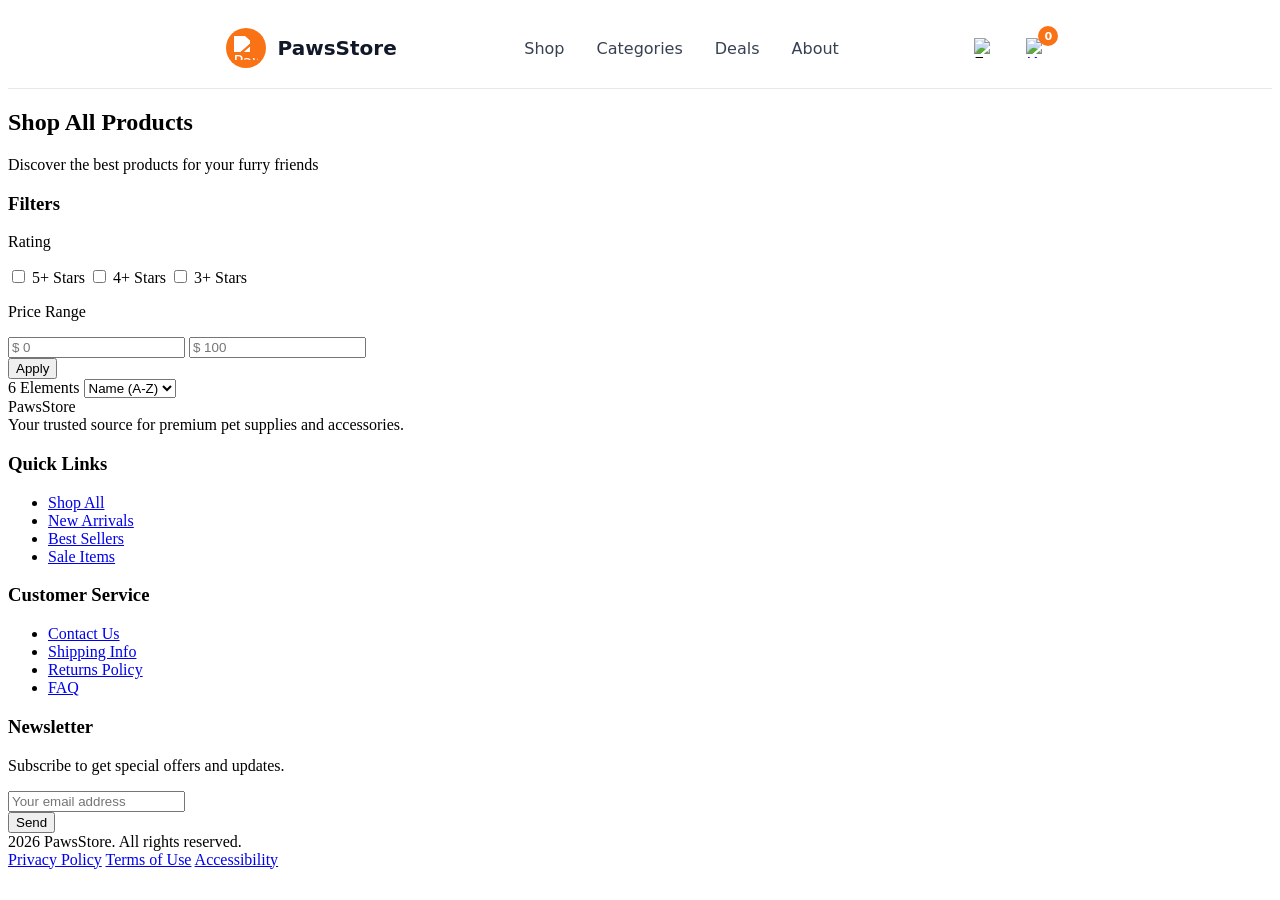
==== frontend/index.html @ a14ce551 "add footer" ====
<!DOCTYPE html>
<html lang="ru">

<head>
  <meta charset="UTF-8">
  <title>PawsStore</title>


  <link rel="stylesheet" href="./css/header.css">
  <link rel="stylesheet" href="./css/main.css">
  <link rel="stylesheet" href="./css/footer.css">
</head>

<body>

  <header class="header">
    <a href="./index.html" class="logo">
      <div class="logo-icon">
        <img src="svg/paw.svg" alt="PawsStore">
      </div>
      <span class="logo-text">PawsStore</span>
    </a>

    <nav>
      <a href="#">Shop</a>
      <a href="#">Categories</a>
      <a href="#">Deals</a>
      <a href="#">About</a>
    </nav>

    <div class="actions">
      <button class="search-btn">
        <img src="svg/search.svg" alt="Поиск">
      </button>
      <div class="cart">
        <a href="./cart.html" class="cart__link">
          <img src="svg/cart.svg" alt="Корзина">
          <span class="cart__count">0</span>
        </a>
      </div>
    </div>
  </header>

  <section class="hero">
    <h1>Shop All Products</h1>
    <p>Discover the best products for your furry friends</p>
  </section>

  <main>
    <div class="filters-toolbar">
      <aside class="sidebar">
        <h3>Filters</h3>

        <p>Rating</p>

        <div class="rating-variants-list">

       <label class="rating-variant-label">
  <input type="checkbox" onchange="applyRating(5, this.checked)"> 5+ Stars
</label>

<label class="rating-variant-label">
  <input type="checkbox" onchange="applyRating(4, this.checked)"> 4+ Stars
</label>

<label class="rating-variant-label">
  <input type="checkbox" onchange="applyRating(3, this.checked)"> 3+ Stars
</label>
        </div>

        <p>Price Range</p>
        <div class="price-inputs">
          <input id="min" placeholder="$ 0">
          <input id="max" placeholder="$ 100">
        </div>
        <button onclick="applyPrice()">Apply</button>
      </aside>
    </div>

    <div class="content">
      <aside class="sorting-count-bar">
        <span class="shown-items-count">6 Elements</span>

        <select class="sorting-select" onchange="sortProducts(this.value)">
          <option value="az">Name (A-Z)</option>
          <option value="za">Name (Z-A)</option>
          <option value="price-asc">Price ↑</option>
          <option value="price-desc">Price ↓</option>
        </select>
      </aside>
      <div class="catalog"></div>
    </div>
  </main>

    <footer class="footer">
    <div class="footer-container">
      
      <div class="footer-grid">
        
        
        <div class="footer-brand">
          <div class="brand-name">
            <i class="fas fa-paw"></i>
            <span>PawsStore</span>
          </div>
          <div class="brand-tagline">
            Your trusted source for premium pet supplies and accessories.
          </div>
        </div>

      
        <div>
          <h3 class="footer-heading">Quick Links</h3>
          <ul class="footer-links">
            <li><a href="#"><i class="fas fa-chevron-right"></i> Shop All</a></li>
            <li><a href="#"><i class="fas fa-chevron-right"></i> New Arrivals</a></li>
            <li><a href="#"><i class="fas fa-chevron-right"></i> Best Sellers</a></li>
            <li><a href="#"><i class="fas fa-chevron-right"></i> Sale Items</a></li>
          </ul>
        </div>

        
        <div>
          <h3 class="footer-heading">Customer Service</h3>
          <ul class="footer-links">
            <li><a href="#"><i class="fas fa-chevron-right"></i> Contact Us</a></li>
            <li><a href="#"><i class="fas fa-chevron-right"></i> Shipping Info</a></li>
            <li><a href="#"><i class="fas fa-chevron-right"></i> Returns Policy</a></li>
            <li><a href="#"><i class="fas fa-chevron-right"></i> FAQ</a></li>
          </ul>
        </div>

        
        <div>
          <h3 class="footer-heading">Newsletter</h3>
          <p class="newsletter-text">Subscribe to get special offers and updates.</p>
          <div class="newsletter-form">
            <div class="input-icon-wrapper">
              <i class="fas fa-envelope email-icon"></i>   
              <input type="email" placeholder="Your email address" aria-label="Email for newsletter">
            </div>
            <button class="send-btn" id="newsletterSendBtn">
              <i class="fas fa-paper-plane"></i> Send    
            </button>
          </div>
        </div>
      </div>

      
      <div class="footer-bottom">
        <div class="copyright">
          <i class="far fa-copyright"></i>
          <span>2026 PawsStore. All rights reserved.</span>
        </div>
        <div class="footer-legal">
          <a href="#">Privacy Policy</a>
          <a href="#">Terms of Use</a>
          <a href="#">Accessibility</a>
        </div>
      </div>
    </div>
  </footer>
  <script type="module">
    import { initCatalog } from "./js/catalog.js";
    initCatalog();
  </script>
</body>
</html>
---- frontend/css/header.css ----
.header {
  display: flex;
  align-items: center;
  justify-content: space-between;
  padding: 0 17vw;
  background: white;
  border-bottom: 1px solid #e5e7eb;
  position: sticky;
  top: 0;
  z-index: 50;
  height: 80px;
  font-family: system-ui, -apple-system, 'Segoe UI', Roboto, sans-serif;
}

.logo {
  display: flex;
  align-items: center;
  gap: 12px;
  text-decoration: none;
}

.logo-icon {
  width: 40px;
  height: 40px;
  background-color: #f97316;
  border-radius: 50%;
  display: flex;
  align-items: center;
  justify-content: center;
}

.logo-icon img {
  width: 24px;
  height: 24px;
  filter: brightness(0) invert(1);
}

.logo-text {
  font-size: 1.25rem;
  font-weight: 600;
  color: #111827;
}

nav {
  display: flex;
  gap: 2rem;
}

nav a {
  text-decoration: none;
  color: #374151;
  font-size: 1rem;
  font-weight: 500;
}

nav a:hover {
  color: #f97316;
}

.actions {
  display: flex;
  align-items: center;
  gap: 1rem;
}

.search-btn,
.cart__link {
  background: transparent;
  border: none;
  cursor: pointer;
  padding: 8px;
  border-radius: 50%;
  display: flex;
  align-items: center;
  justify-content: center;
}

.search-btn img,
.cart__link img {
  width: 20px;
  height: 20px;
}

.search-btn:hover,
.cart__link:hover {
  background-color: #f3f4f6;
}

.cart {
  position: relative;
}

.cart__link {
  text-decoration: none;
}

.cart__count {
  position: absolute;
  top: -4px;
  right: -4px;
  background-color: #f97316;
  color: white;
  font-size: 0.7rem;
  font-weight: bold;
  border-radius: 9999px;
  min-width: 20px;
  height: 20px;
  display: flex;
  align-items: center;
  justify-content: center;
}
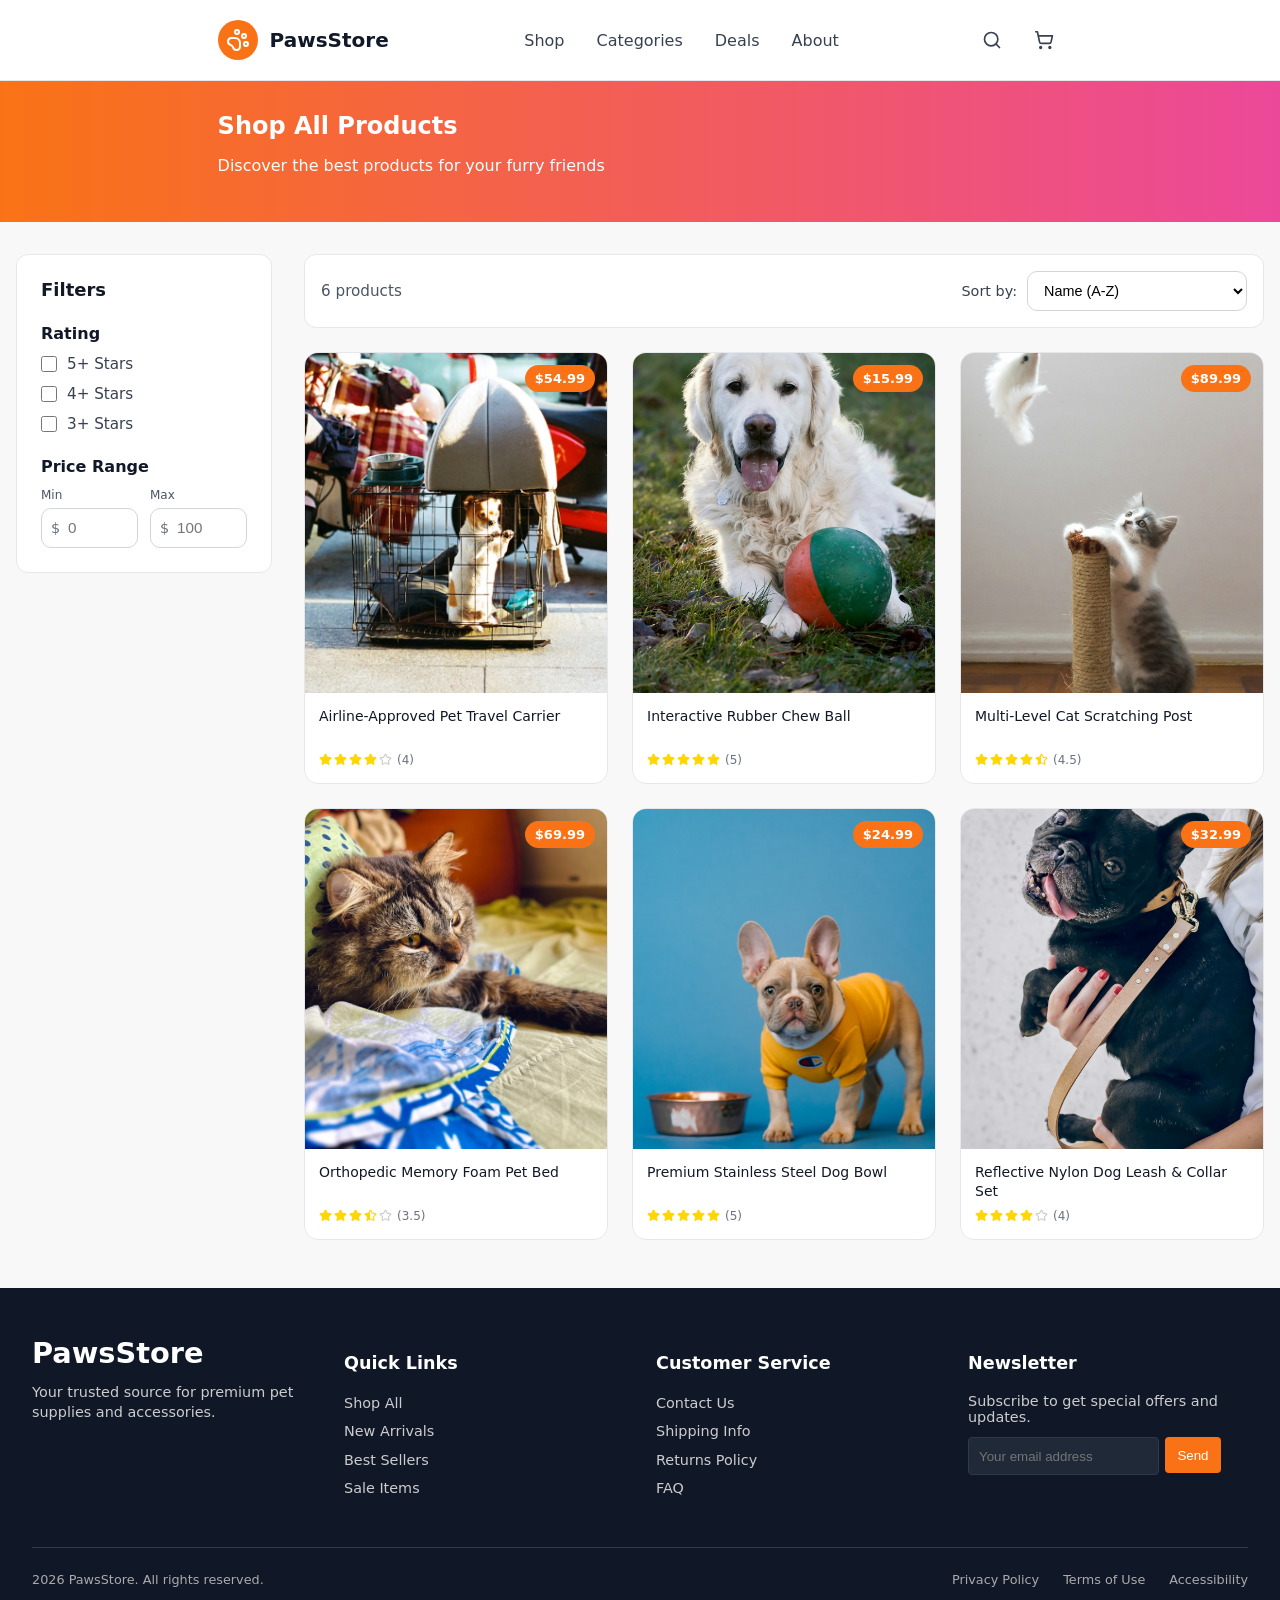
==== commit aa1df0c8: "fix style in main zone and refact filter logic" ====
--- a/frontend/index.html
+++ b/frontend/index.html
@@ -52,41 +52,55 @@
         <h3>Filters</h3>
 
         <p>Rating</p>
+        <div class="rating-variants-list">
+          <label class="rating-variant-label">
+            <input type="checkbox" onchange="applyRating(5, this.checked)">
+            <span>5+ Stars</span>
+          </label>
 
-        <div class="rating-variants-list">
+          <label class="rating-variant-label">
+            <input type="checkbox" onchange="applyRating(4, this.checked)">
+            <span>4+ Stars</span>
+          </label>
 
-       <label class="rating-variant-label">
-  <input type="checkbox" onchange="applyRating(5, this.checked)"> 5+ Stars
-</label>
-
-<label class="rating-variant-label">
-  <input type="checkbox" onchange="applyRating(4, this.checked)"> 4+ Stars
-</label>
-
-<label class="rating-variant-label">
-  <input type="checkbox" onchange="applyRating(3, this.checked)"> 3+ Stars
-</label>
+          <label class="rating-variant-label">
+            <input type="checkbox" onchange="applyRating(3, this.checked)">
+            <span>3+ Stars</span>
+          </label>
         </div>
 
         <p>Price Range</p>
         <div class="price-inputs">
-          <input id="min" placeholder="$ 0">
-          <input id="max" placeholder="$ 100">
+          <div class="price-field">
+            <label for="min">Min</label>
+            <div class="price-input-wrap">
+              <span>$</span>
+              <input id="min" type="number" min="0" placeholder="0" oninput="applyPrice()">
+            </div>
+          </div>
+          <div class="price-field">
+            <label for="max">Max</label>
+            <div class="price-input-wrap">
+              <span>$</span>
+              <input id="max" type="number" min="0" placeholder="100" oninput="applyPrice()">
+            </div>
+          </div>
         </div>
-        <button onclick="applyPrice()">Apply</button>
       </aside>
     </div>
 
     <div class="content">
       <aside class="sorting-count-bar">
-        <span class="shown-items-count">6 Elements</span>
-
-        <select class="sorting-select" onchange="sortProducts(this.value)">
-          <option value="az">Name (A-Z)</option>
-          <option value="za">Name (Z-A)</option>
-          <option value="price-asc">Price ↑</option>
-          <option value="price-desc">Price ↓</option>
-        </select>
+        <span class="shown-items-count">6 products</span>
+        <div class="sorting-control">
+          <label for="sorting-select">Sort by:</label>
+          <select id="sorting-select" class="sorting-select" onchange="sortProducts(this.value)">
+            <option value="az">Name (A-Z)</option>
+            <option value="za">Name (Z-A)</option>
+            <option value="price-asc">Price (Low to High)</option>
+            <option value="price-desc">Price (High to Low)</option>
+          </select>
+        </div>
       </aside>
       <div class="catalog"></div>
     </div>
--- a/frontend/css/main.css
+++ b/frontend/css/main.css
@@ -0,0 +1,469 @@
+body {
+  margin: 0;
+  padding: 0;
+  min-height: 100vh;
+  display: flex;
+  flex-direction: column;
+  background-color: rgba(192, 192, 192, 0.1);
+  overflow-x: hidden;
+  font-family: 'Inter', system-ui, -apple-system, 'Segoe UI', Roboto, Helvetica, Arial, sans-serif;
+}
+
+.hero {
+  display: flex;
+  padding-left: 17vw;
+  height: 11vw;
+  justify-content: center;
+  flex-direction: column;
+  background-image: linear-gradient(to right, #f97316, #ec4899);
+  color: white;
+}
+
+.hero h1 {
+  margin: 0;
+  font-weight: 700;
+}
+
+main {
+  display: flex;
+  width: min(1280px, calc(100% - 32px));
+  margin: 0 auto;
+  gap: 32px;
+  padding-top: 32px;
+  flex: 1;
+}
+
+.filters-toolbar {
+  width: 256px;
+  flex-shrink: 0;
+  position: sticky;
+  top: 96px;
+  align-self: flex-start;
+  height: max-content;
+}
+
+.sidebar {
+  background-color: white;
+  border: 1px solid #e5e7eb;
+  padding: 24px;
+  border-radius: 12px;
+}
+
+.sidebar h3 {
+  margin: 0;
+  font-weight: 600;
+  font-size: 1.125rem;
+  color: #111827;
+}
+
+.sidebar p {
+  margin: 24px 0 12px;
+  font-weight: 600;
+  color: #111827;
+}
+
+.rating-variants-list {
+  display: flex;
+  flex-direction: column;
+  gap: 12px;
+}
+
+.rating-variant-label {
+  display: flex;
+  align-items: center;
+  gap: 10px;
+  font-size: 0.95rem;
+  color: #374151;
+  cursor: pointer;
+}
+
+.rating-variant-label input {
+  margin: 0;
+  width: 16px;
+  height: 16px;
+  accent-color: #f97316;
+}
+
+.price-inputs {
+  display: grid;
+  grid-template-columns: 1fr 1fr;
+  gap: 12px;
+}
+
+.price-field label {
+  display: block;
+  margin-bottom: 6px;
+  font-size: 0.75rem;
+  color: #4b5563;
+}
+
+.price-input-wrap {
+  position: relative;
+}
+
+.price-input-wrap span {
+  position: absolute;
+  left: 10px;
+  top: 50%;
+  transform: translateY(-50%);
+  color: #6b7280;
+  font-size: 0.9rem;
+}
+
+.price-input-wrap input {
+  width: 100%;
+  box-sizing: border-box;
+  border: 1px solid #d1d5db;
+  border-radius: 10px;
+  height: 40px;
+  padding: 0 10px 0 26px;
+  font-size: 0.95rem;
+}
+
+.price-input-wrap input:focus {
+  outline: none;
+  border-color: #f97316;
+  box-shadow: 0 0 0 2px rgba(249, 115, 22, 0.2);
+}
+
+.price-apply-btn {
+  margin-top: 16px;
+  width: 100%;
+  height: 40px;
+  border: none;
+  border-radius: 10px;
+  background: #f97316;
+  color: #fff;
+  font-weight: 600;
+  cursor: pointer;
+}
+
+.price-apply-btn:hover {
+  background: #ea580c;
+}
+
+.content {
+  display: flex;
+  flex-direction: column;
+  flex: 1;
+}
+
+.sorting-count-bar {
+  background-color: white;
+  border: 1px solid #e5e7eb;
+  padding: 16px;
+  display: flex;
+  justify-content: space-between;
+  align-items: center;
+  gap: 16px;
+  border-radius: 12px;
+  flex-wrap: wrap;
+}
+
+.shown-items-count {
+  font-size: 0.95rem;
+  color: #4b5563;
+}
+
+.sorting-control {
+  display: flex;
+  align-items: center;
+  gap: 10px;
+}
+
+.sorting-control label {
+  font-size: 0.9rem;
+  color: #374151;
+}
+
+.sorting-select {
+  min-width: 220px;
+  height: 40px;
+  border: 1px solid #d1d5db;
+  border-radius: 10px;
+  padding: 0 12px;
+  background: #fff;
+  font-size: 0.9rem;
+}
+
+.sorting-select:focus {
+  outline: none;
+  border-color: #f97316;
+  box-shadow: 0 0 0 2px rgba(249, 115, 22, 0.2);
+}
+
+.catalog {
+  display: grid;
+  grid-template-columns: repeat(3, 1fr);
+  gap: 24px;
+  margin-top: 24px;
+}
+
+@media (max-width: 1024px) {
+  main {
+    flex-direction: column;
+  }
+
+  .filters-toolbar {
+    width: 100%;
+    position: static;
+  }
+
+  .catalog {
+    grid-template-columns: repeat(2, 1fr);
+  }
+}
+
+@media (max-width: 768px) {
+  .price-inputs {
+    grid-template-columns: 1fr;
+  }
+
+  .sorting-control {
+    width: 100%;
+  }
+
+  .sorting-select {
+    min-width: 0;
+    width: 100%;
+  }
+
+  .catalog {
+    grid-template-columns: 1fr;
+  }
+}
+
+.product_item {
+  border-radius: 14px;
+  overflow: hidden;
+  position: relative;
+  cursor: pointer;
+  transition: box-shadow 0.3s ease, border-color 0.3s ease;
+  border: 1px solid #e5e7eb;
+  background: #fff;
+}
+
+.product_item_image_container {
+  position: relative;
+  height: 340px;
+  overflow: hidden;
+  z-index: 1;
+  background: #f3f4f6;
+}
+
+.product_item_image_container img {
+  width: 100%;
+  height: 100%;
+  object-fit: cover;
+  transition: transform 0.5s ease;
+  cursor: pointer;
+}
+
+.product_item:hover {
+  border-color: #fdba74;
+  box-shadow: 0 16px 36px rgba(17, 24, 39, 0.12);
+}
+
+.product_item:hover .product_item_image_container img {
+  transform: scale(1.1);
+}
+
+.product_item_image_container::after {
+  content: "";
+  position: absolute;
+  inset: 0;
+  background: linear-gradient(to top, rgba(0, 0, 0, 0.65), rgba(0, 0, 0, 0.12), rgba(0, 0, 0, 0));
+  opacity: 0;
+  transition: opacity 0.3s ease;
+}
+
+.product_item:hover .product_item_image_container::after {
+  opacity: 1;
+}
+
+.product_price_badge {
+  position: absolute;
+  top: 12px;
+  right: 12px;
+  background: #f97316;
+  color: white;
+  font-weight: 700;
+  padding: 6px 10px;
+  border-radius: 20px;
+  font-size: 13px;
+  transition: 0.3s ease;
+  z-index: 3;
+}
+
+.product_item:hover .product_price_badge {
+  opacity: 0;
+  transform: translateY(-10px);
+}
+
+.product_info {
+  padding: 14px 14px 16px;
+  transition: opacity 0.3s ease;
+  position: relative;
+  z-index: 4;
+}
+
+.product_name {
+  font-size: 14px;
+  font-weight: 500;
+  color: #111827;
+  transition: 0.3s;
+  cursor: pointer;
+  line-height: 1.35;
+  min-height: 38px;
+  margin: 0 0 8px;
+}
+
+.product_item:hover .product_info {
+  opacity: 0.55;
+}
+
+.product_hover {
+  position: absolute;
+  left: 12px;
+  right: 12px;
+  bottom: 12px;
+  transform: translateY(120%);
+  opacity: 0;
+  background: rgba(255, 255, 255, 0.95);
+  border-radius: 12px;
+  padding: 14px;
+  box-shadow: 0 10px 28px rgba(0, 0, 0, 0.22);
+  transition: transform 0.3s ease, opacity 0.3s ease;
+  z-index: 2;
+  will-change: transform, opacity;
+}
+
+.product_item:hover .product_hover {
+  transform: translateY(0);
+  opacity: 1;
+}
+
+.product_title {
+  font-weight: 600;
+  margin: 0 0 8px;
+  color: #111827;
+  transition: 0.3s;
+  cursor: pointer;
+  font-size: 15px;
+  line-height: 1.35;
+}
+
+.product_item:hover .product_title {
+  color: #374151;
+}
+
+.product_rating_tab {
+  display: flex;
+  align-items: center;
+  gap: 5px;
+}
+
+.product_rating_stars {
+  color: gold;
+}
+
+.product_rating_number {
+  color: #6b7280;
+  font-size: 12px;
+}
+
+.product_bottom {
+  display: flex;
+  justify-content: space-between;
+  align-items: center;
+  margin-top: 12px;
+}
+
+.product_price_big {
+  font-size: 30px;
+  font-weight: 700;
+  color: #f97316;
+  line-height: 1;
+}
+
+.cart_btn {
+  width: 42px;
+  height: 42px;
+  border-radius: 999px;
+  border: none;
+  background: #f97316;
+  color: white;
+  cursor: pointer;
+  display: flex;
+  align-items: center;
+  justify-content: center;
+  transition: transform 0.2s ease, background-color 0.2s ease;
+  padding: 0;
+  flex-shrink: 0;
+}
+
+.cart_btn img {
+  width: 18px;
+  height: 18px;
+  filter: brightness(0) invert(1);
+}
+
+.cart_btn:hover {
+  transform: scale(1.08);
+  background: #ea580c;
+}
+
+.product_hover .product_rating_stars img {
+  width: 14px;
+  height: 14px;
+  display: block;
+}
+
+.product_hover .product_rating_stars {
+  display: flex;
+  align-items: center;
+  gap: 2px;
+  line-height: 0;
+}
+
+.product_info .product_rating_stars img {
+  width: 13px;
+  height: 13px;
+  display: block;
+}
+
+.product_info .product_rating_stars {
+  display: flex;
+  align-items: center;
+  gap: 2px;
+  line-height: 0;
+}
+
+.cart-toast-container {
+  position: fixed;
+  right: 16px;
+  bottom: 16px;
+  z-index: 999;
+  display: flex;
+  flex-direction: column;
+  gap: 8px;
+  pointer-events: none;
+}
+
+.cart-toast {
+  background: rgba(17, 24, 39, 0.95);
+  color: #fff;
+  font-size: 13px;
+  padding: 10px 12px;
+  border-radius: 10px;
+  box-shadow: 0 10px 24px rgba(0, 0, 0, 0.25);
+  transform: translateY(8px);
+  opacity: 0;
+  transition: transform 0.22s ease, opacity 0.22s ease;
+  max-width: 260px;
+}
+
+.cart-toast.show {
+  transform: translateY(0);
+  opacity: 1;
+}
--- a/frontend/css/footer.css
+++ b/frontend/css/footer.css
@@ -0,0 +1,119 @@
+
+.footer {
+  background: #101828;
+  font-family: system-ui, -apple-system, 'Segoe UI', sans-serif;
+  margin-top: 3rem;
+}
+
+.footer-container {
+  max-width: 1280px;
+  margin: 0 auto;
+  padding: 3rem 2rem 1.5rem;
+}
+
+.footer-grid {
+  display: grid;
+  grid-template-columns: repeat(auto-fit, minmax(200px, 1fr));
+  gap: 2rem;
+  margin-bottom: 2.5rem;
+}
+
+.footer-brand .brand-name {
+  font-size: 1.8rem;
+  font-weight: 700;
+  color: #ffffff;
+  margin-bottom: 0.75rem;
+}
+
+.brand-tagline {
+  color: #cccccc;
+  font-size: 0.9rem;
+  line-height: 1.4;
+}
+
+.footer-heading {
+  font-size: 1.1rem;
+  font-weight: 600;
+  color: #ffffff;
+  margin-bottom: 1.2rem;
+}
+
+.footer-links {
+  list-style: none;
+  padding: 0;
+  margin: 0;
+}
+
+.footer-links li {
+  margin-bottom: 0.6rem;
+}
+
+.footer-links a {
+  text-decoration: none;
+  color: #cccccc;
+  font-size: 0.9rem;
+}
+
+.footer-links a:hover {
+  color: #e67e22;
+}
+
+.newsletter-text {
+  margin: 0 0 0.8rem;
+  color: #cccccc;
+  font-size: 0.9rem;
+}
+
+.newsletter-form {
+  display: flex;
+  gap: 0.4rem;
+}
+
+.newsletter-form input {
+  flex: 1;
+  height: 36px;
+  border: 1px solid #2c3a4b;
+  border-radius: 4px;
+  background: #1f2937;
+  color: #ffffff;
+  padding: 0 10px;
+}
+
+.send-btn {
+  height: 36px;
+  border: none;
+  border-radius: 4px;
+  padding: 0 12px;
+  background: #f97316;
+  color: #fff;
+  cursor: pointer;
+}
+
+.footer-bottom {
+  border-top: 1px solid #2c3a4b;
+  padding-top: 1.5rem;
+  display: flex;
+  flex-wrap: wrap;
+  justify-content: space-between;
+  align-items: center;
+  gap: 1rem;
+  font-size: 0.8rem;
+  color: #aaaaaa;
+}
+
+.footer-legal {
+  display: flex;
+  gap: 1.5rem;
+}
+
+.footer-legal a {
+  text-decoration: none;
+  color: #aaaaaa;
+  font-size: 0.8rem;
+}
+
+.footer-legal a:hover {
+  color: #e67e22;
+}
+
+
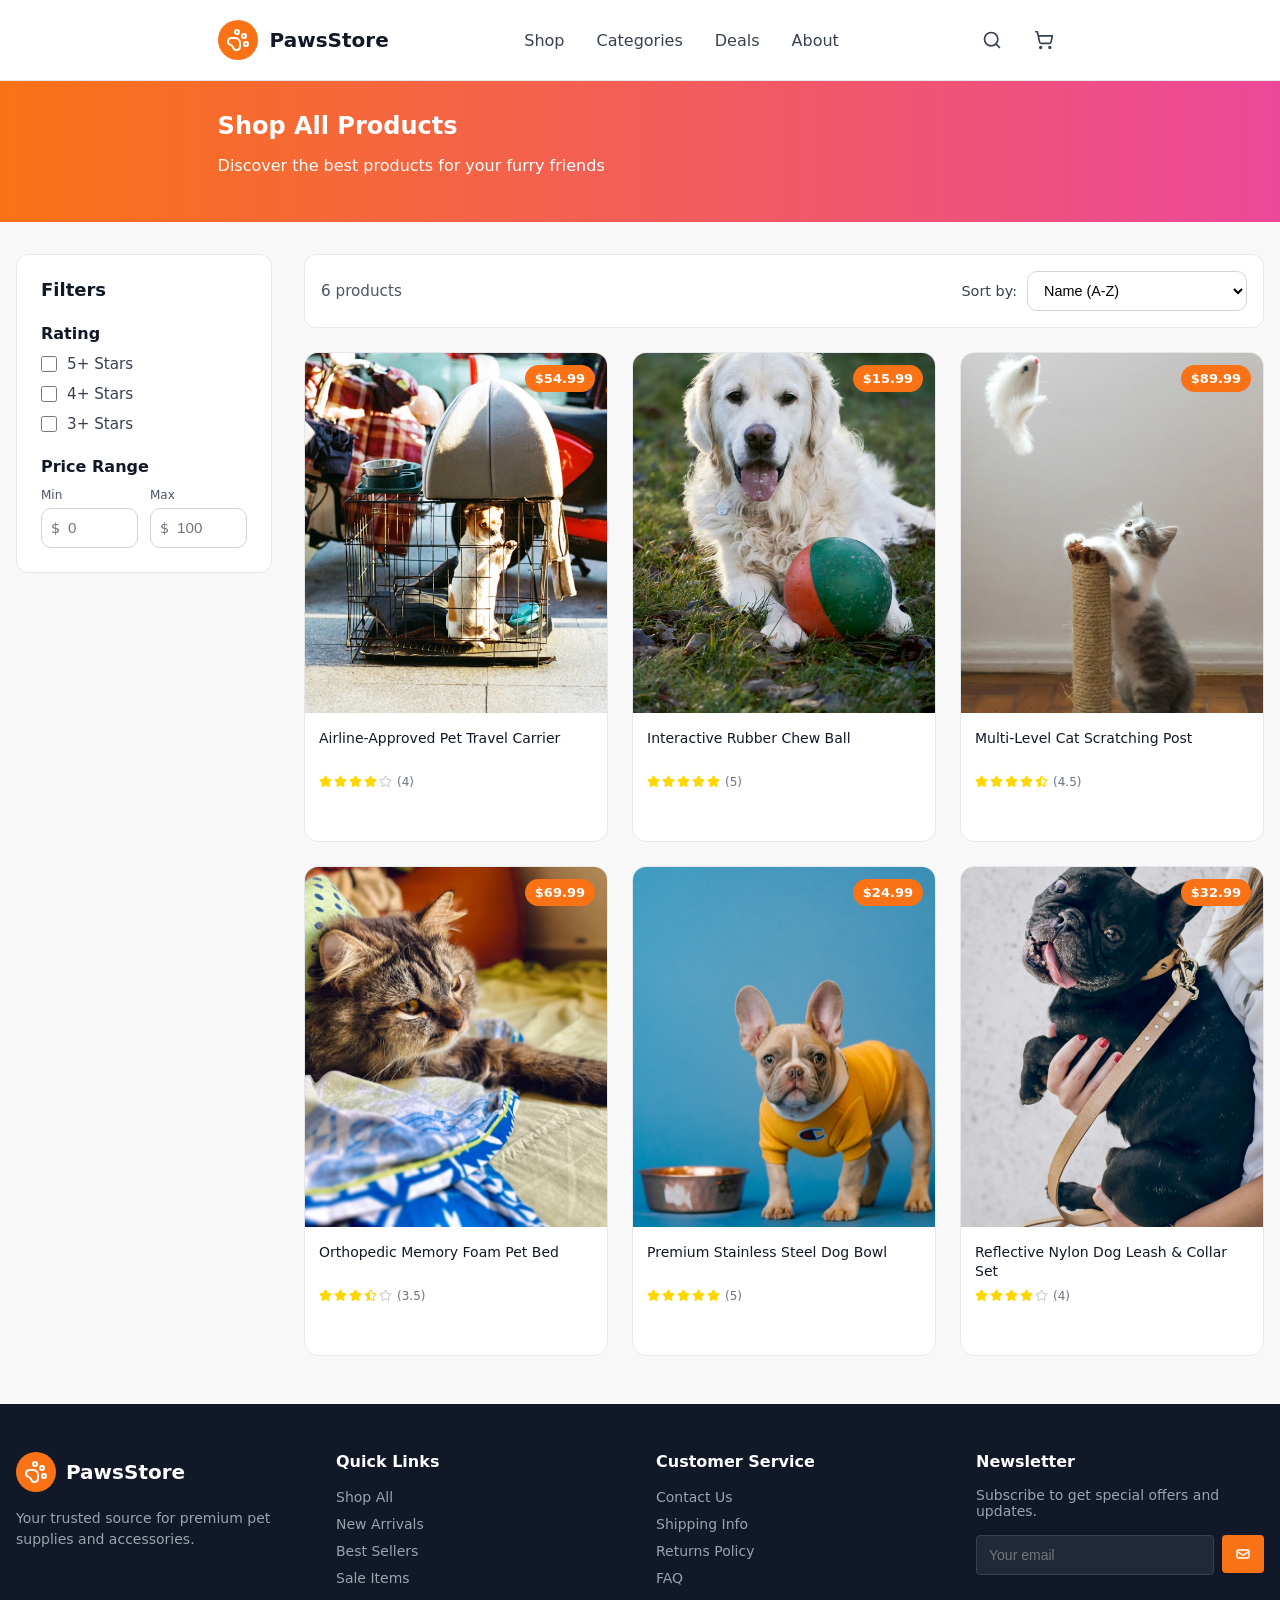
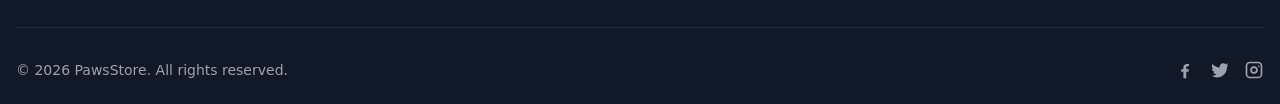
==== commit 4f3c804b: "fix cart style + update footer and cart link" ====
--- a/frontend/index.html
+++ b/frontend/index.html
@@ -113,10 +113,12 @@
         
         
         <div class="footer-brand">
-          <div class="brand-name">
-            <i class="fas fa-paw"></i>
+          <a href="./index.html" class="brand-name">
+            <span class="footer-logo-icon">
+              <img src="./svg/paw.svg" alt="PawsStore">
+            </span>
             <span>PawsStore</span>
-          </div>
+          </a>
           <div class="brand-tagline">
             Your trusted source for premium pet supplies and accessories.
           </div>
@@ -126,10 +128,10 @@
         <div>
           <h3 class="footer-heading">Quick Links</h3>
           <ul class="footer-links">
-            <li><a href="#"><i class="fas fa-chevron-right"></i> Shop All</a></li>
-            <li><a href="#"><i class="fas fa-chevron-right"></i> New Arrivals</a></li>
-            <li><a href="#"><i class="fas fa-chevron-right"></i> Best Sellers</a></li>
-            <li><a href="#"><i class="fas fa-chevron-right"></i> Sale Items</a></li>
+            <li><a href="#">Shop All</a></li>
+            <li><a href="#">New Arrivals</a></li>
+            <li><a href="#">Best Sellers</a></li>
+            <li><a href="#">Sale Items</a></li>
           </ul>
         </div>
 
@@ -137,10 +139,10 @@
         <div>
           <h3 class="footer-heading">Customer Service</h3>
           <ul class="footer-links">
-            <li><a href="#"><i class="fas fa-chevron-right"></i> Contact Us</a></li>
-            <li><a href="#"><i class="fas fa-chevron-right"></i> Shipping Info</a></li>
-            <li><a href="#"><i class="fas fa-chevron-right"></i> Returns Policy</a></li>
-            <li><a href="#"><i class="fas fa-chevron-right"></i> FAQ</a></li>
+            <li><a href="#">Contact Us</a></li>
+            <li><a href="#">Shipping Info</a></li>
+            <li><a href="#">Returns Policy</a></li>
+            <li><a href="#">FAQ</a></li>
           </ul>
         </div>
 
@@ -149,12 +151,12 @@
           <h3 class="footer-heading">Newsletter</h3>
           <p class="newsletter-text">Subscribe to get special offers and updates.</p>
           <div class="newsletter-form">
-            <div class="input-icon-wrapper">
-              <i class="fas fa-envelope email-icon"></i>   
-              <input type="email" placeholder="Your email address" aria-label="Email for newsletter">
-            </div>
-            <button class="send-btn" id="newsletterSendBtn">
-              <i class="fas fa-paper-plane"></i> Send    
+            <input type="email" placeholder="Your email" aria-label="Email for newsletter">
+            <button class="send-btn" id="newsletterSendBtn" aria-label="Send newsletter">
+              <svg viewBox="0 0 24 24" aria-hidden="true">
+                <rect x="3" y="6" width="18" height="12" rx="2"></rect>
+                <path d="m3 8 9 6 9-6"></path>
+              </svg>
             </button>
           </div>
         </div>
@@ -163,13 +165,24 @@
       
       <div class="footer-bottom">
         <div class="copyright">
-          <i class="far fa-copyright"></i>
-          <span>2026 PawsStore. All rights reserved.</span>
+          <span>© 2026 PawsStore. All rights reserved.</span>
         </div>
-        <div class="footer-legal">
-          <a href="#">Privacy Policy</a>
-          <a href="#">Terms of Use</a>
-          <a href="#">Accessibility</a>
+        <div class="footer-social">
+          <a href="#" aria-label="Facebook">
+            <svg viewBox="0 0 24 24" aria-hidden="true">
+              <path d="M13.5 22v-8h2.8l.4-3h-3.2V9.1c0-.9.3-1.5 1.6-1.5h1.7V4.8a22 22 0 0 0-2.5-.1c-2.5 0-4.2 1.5-4.2 4.3V11H7.5v3h2.6v8z"></path>
+            </svg>
+          </a>
+          <a href="#" aria-label="Twitter">
+            <svg viewBox="0 0 24 24" aria-hidden="true">
+              <path d="M22 5.9a8.6 8.6 0 0 1-2.4.7A4.2 4.2 0 0 0 21.4 4a8.3 8.3 0 0 1-2.7 1A4.2 4.2 0 0 0 11.6 8v.9A11.9 11.9 0 0 1 3 4.7a4.2 4.2 0 0 0 1.3 5.6A4 4 0 0 1 2.4 10v.1a4.2 4.2 0 0 0 3.4 4.1 4.1 4.1 0 0 1-1.9.1 4.2 4.2 0 0 0 3.9 2.9A8.4 8.4 0 0 1 2 19a11.8 11.8 0 0 0 6.4 1.9c7.7 0 11.9-6.4 11.9-11.9v-.5A8.3 8.3 0 0 0 22 5.9z"></path>
+            </svg>
+          </a>
+          <a href="#" aria-label="Instagram">
+            <svg viewBox="0 0 24 24" aria-hidden="true">
+              <path d="M7 2h10a5 5 0 0 1 5 5v10a5 5 0 0 1-5 5H7a5 5 0 0 1-5-5V7a5 5 0 0 1 5-5zm10 2H7a3 3 0 0 0-3 3v10a3 3 0 0 0 3 3h10a3 3 0 0 0 3-3V7a3 3 0 0 0-3-3zm-5 3.5A4.5 4.5 0 1 1 7.5 12 4.5 4.5 0 0 1 12 7.5zm0 2A2.5 2.5 0 1 0 14.5 12 2.5 2.5 0 0 0 12 9.5zM17.75 6.5a1 1 0 1 1-1 1 1 1 0 0 1 1-1z"></path>
+            </svg>
+          </a>
         </div>
       </div>
     </div>
--- a/frontend/css/main.css
+++ b/frontend/css/main.css
@@ -245,7 +245,7 @@
 
 .product_item_image_container {
   position: relative;
-  height: 340px;
+  height: 360px;
   overflow: hidden;
   z-index: 1;
   background: #f3f4f6;
@@ -301,10 +301,11 @@
 }
 
 .product_info {
-  padding: 14px 14px 16px;
+  padding: 16px 14px 20px;
   transition: opacity 0.3s ease;
   position: relative;
   z-index: 4;
+  min-height: 92px;
 }
 
 .product_name {
--- a/frontend/css/footer.css
+++ b/frontend/css/footer.css
@@ -1,6 +1,6 @@
 
 .footer {
-  background: #101828;
+  background: #111827;
   font-family: system-ui, -apple-system, 'Segoe UI', sans-serif;
   margin-top: 3rem;
 }
@@ -8,34 +8,66 @@
 .footer-container {
   max-width: 1280px;
   margin: 0 auto;
-  padding: 3rem 2rem 1.5rem;
+  padding: 3rem 1rem 1.5rem;
 }
 
 .footer-grid {
   display: grid;
-  grid-template-columns: repeat(auto-fit, minmax(200px, 1fr));
+  grid-template-columns: repeat(1, minmax(0, 1fr));
   gap: 2rem;
-  margin-bottom: 2.5rem;
+  margin-bottom: 2rem;
+}
+
+@media (min-width: 640px) {
+  .footer-grid {
+    grid-template-columns: repeat(2, minmax(0, 1fr));
+  }
+}
+
+@media (min-width: 1024px) {
+  .footer-grid {
+    grid-template-columns: repeat(4, minmax(0, 1fr));
+  }
 }
 
 .footer-brand .brand-name {
-  font-size: 1.8rem;
-  font-weight: 700;
+  display: inline-flex;
+  align-items: center;
+  gap: 10px;
+  margin-bottom: 1rem;
+  text-decoration: none;
+  font-size: 1.25rem;
+  font-weight: 600;
   color: #ffffff;
-  margin-bottom: 0.75rem;
+}
+
+.footer-logo-icon {
+  width: 40px;
+  height: 40px;
+  border-radius: 999px;
+  background: #f97316;
+  display: inline-flex;
+  align-items: center;
+  justify-content: center;
+}
+
+.footer-logo-icon img {
+  width: 24px;
+  height: 24px;
+  filter: brightness(0) invert(1);
 }
 
 .brand-tagline {
-  color: #cccccc;
-  font-size: 0.9rem;
-  line-height: 1.4;
+  color: #9ca3af;
+  font-size: 0.875rem;
+  line-height: 1.5;
 }
 
 .footer-heading {
-  font-size: 1.1rem;
+  font-size: 1rem;
   font-weight: 600;
   color: #ffffff;
-  margin-bottom: 1.2rem;
+  margin: 0 0 1rem;
 }
 
 .footer-links {
@@ -45,75 +77,114 @@
 }
 
 .footer-links li {
-  margin-bottom: 0.6rem;
+  margin-bottom: 0.5rem;
 }
 
 .footer-links a {
   text-decoration: none;
-  color: #cccccc;
-  font-size: 0.9rem;
+  color: #9ca3af;
+  font-size: 0.875rem;
+  transition: color 0.2s ease;
 }
 
 .footer-links a:hover {
-  color: #e67e22;
+  color: #f97316;
 }
 
 .newsletter-text {
-  margin: 0 0 0.8rem;
-  color: #cccccc;
-  font-size: 0.9rem;
+  margin: 0 0 1rem;
+  color: #9ca3af;
+  font-size: 0.875rem;
 }
 
 .newsletter-form {
   display: flex;
-  gap: 0.4rem;
+  gap: 0.5rem;
 }
 
 .newsletter-form input {
   flex: 1;
-  height: 36px;
-  border: 1px solid #2c3a4b;
+  height: 38px;
+  border: 1px solid #374151;
   border-radius: 4px;
   background: #1f2937;
   color: #ffffff;
-  padding: 0 10px;
+  padding: 0 12px;
+  font-size: 0.875rem;
+}
+
+.newsletter-form input:focus {
+  outline: none;
+  border-color: #f97316;
 }
 
 .send-btn {
-  height: 36px;
+  height: 38px;
+  min-width: 42px;
   border: none;
   border-radius: 4px;
-  padding: 0 12px;
+  padding: 0;
   background: #f97316;
   color: #fff;
   cursor: pointer;
+  display: inline-flex;
+  align-items: center;
+  justify-content: center;
+  transition: background-color 0.2s ease;
+}
+
+.send-btn:hover {
+  background: #ea580c;
+}
+
+.send-btn svg {
+  width: 16px;
+  height: 16px;
+  fill: none;
+  stroke: currentColor;
+  stroke-width: 2;
+  stroke-linecap: round;
+  stroke-linejoin: round;
 }
 
 .footer-bottom {
-  border-top: 1px solid #2c3a4b;
-  padding-top: 1.5rem;
+  border-top: 1px solid #1f2937;
+  padding-top: 2rem;
   display: flex;
-  flex-wrap: wrap;
+  flex-direction: column;
   justify-content: space-between;
   align-items: center;
   gap: 1rem;
-  font-size: 0.8rem;
-  color: #aaaaaa;
+  font-size: 0.875rem;
+  color: #9ca3af;
 }
 
-.footer-legal {
+.footer-social {
   display: flex;
-  gap: 1.5rem;
+  align-items: center;
+  gap: 0.9rem;
 }
 
-.footer-legal a {
-  text-decoration: none;
-  color: #aaaaaa;
-  font-size: 0.8rem;
+.footer-social a {
+  color: #9ca3af;
+  transition: color 0.2s ease;
+  display: inline-flex;
+  align-items: center;
+  justify-content: center;
 }
 
-.footer-legal a:hover {
-  color: #e67e22;
+.footer-social a:hover {
+  color: #f97316;
 }
 
+.footer-social svg {
+  width: 20px;
+  height: 20px;
+  fill: currentColor;
+}
 
+@media (min-width: 640px) {
+  .footer-bottom {
+    flex-direction: row;
+  }
+}
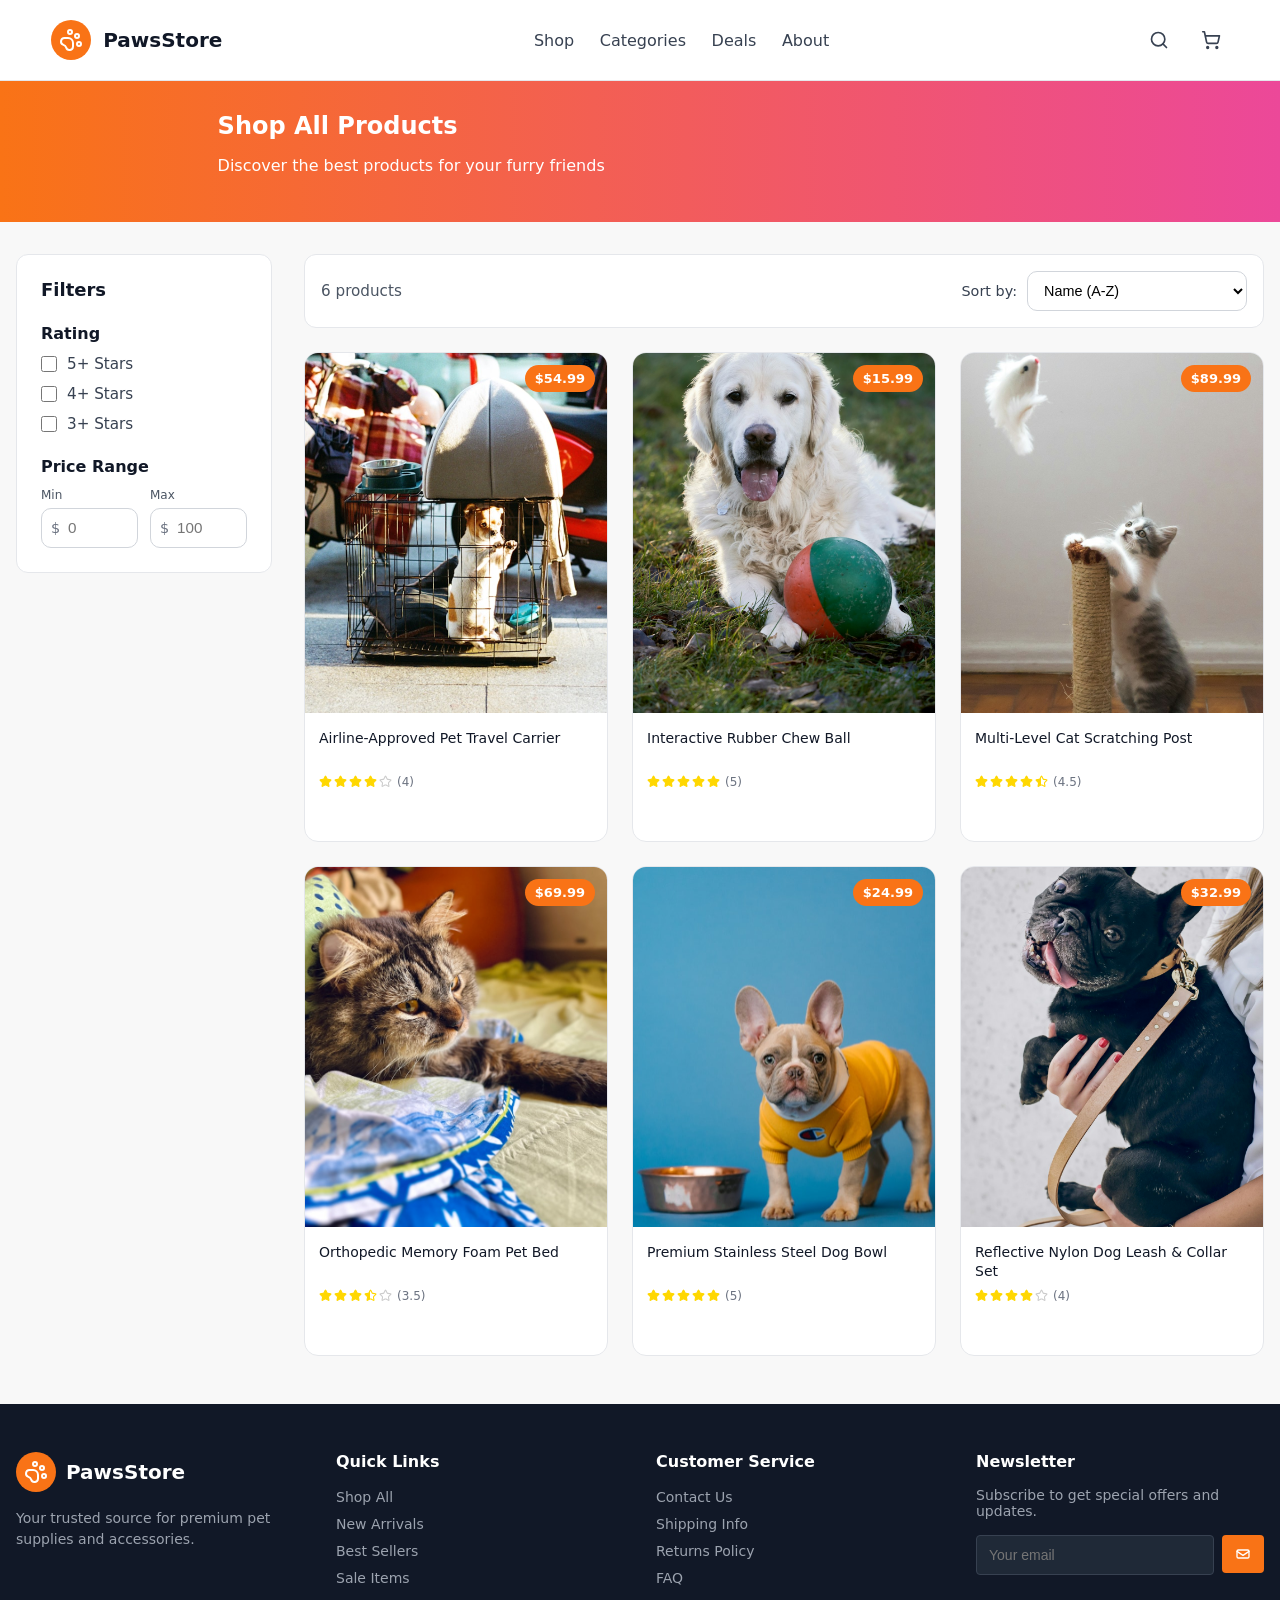
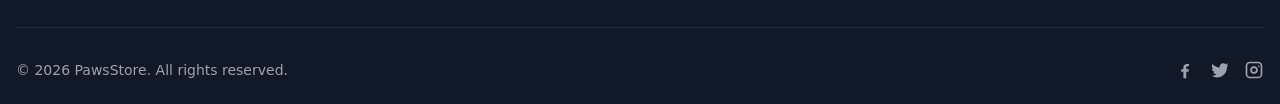
==== commit 6c1d2a65: "добавлено бургер-меню на всех страницах Co-authored-by: Copilot <223556219+Copilot@users.noreply.git" ====
--- a/frontend/index.html
+++ b/frontend/index.html
@@ -3,6 +3,7 @@
 
 <head>
   <meta charset="UTF-8">
+  <meta name="viewport" content="width=device-width, initial-scale=1.0">
   <title>PawsStore</title>
 
 
@@ -13,7 +14,7 @@
 
 <body>
 
-  <header class="header">
+  <header class="header home-header">
     <a href="./index.html" class="logo">
       <div class="logo-icon">
         <img src="svg/paw.svg" alt="PawsStore">
@@ -21,7 +22,7 @@
       <span class="logo-text">PawsStore</span>
     </a>
 
-    <nav>
+    <nav class="home-nav">
       <a href="#">Shop</a>
       <a href="#">Categories</a>
       <a href="#">Deals</a>
@@ -29,6 +30,11 @@
     </nav>
 
     <div class="actions">
+      <button class="burger-btn" id="burger-btn" type="button" aria-label="Открыть меню" aria-expanded="false" aria-controls="mobile-menu">
+        <span></span>
+        <span></span>
+        <span></span>
+      </button>
       <button class="search-btn">
         <img src="svg/search.svg" alt="Поиск">
       </button>
@@ -40,6 +46,13 @@
       </div>
     </div>
   </header>
+  <div class="mobile-menu-backdrop" id="mobile-menu-backdrop" hidden></div>
+  <aside class="mobile-menu" id="mobile-menu" hidden>
+    <a href="#">Shop</a>
+    <a href="#">Categories</a>
+    <a href="#">Deals</a>
+    <a href="#">About</a>
+  </aside>
 
   <section class="hero">
     <h1>Shop All Products</h1>
@@ -189,7 +202,9 @@
   </footer>
   <script type="module">
     import { initCatalog } from "./js/catalog.js";
+    import { initMobileMenu } from "./js/mobile-menu.js";
     initCatalog();
+    initMobileMenu();
   </script>
 </body>
 </html>
--- a/frontend/css/header.css
+++ b/frontend/css/header.css
@@ -2,14 +2,14 @@
   display: flex;
   align-items: center;
   justify-content: space-between;
-  padding: 0 17vw;
-  background: white;
+  padding: 0 clamp(16px, 4vw, 17vw);
+  background: #fff;
   border-bottom: 1px solid #e5e7eb;
   position: sticky;
   top: 0;
-  z-index: 50;
+  z-index: 80;
   height: 80px;
-  font-family: system-ui, -apple-system, 'Segoe UI', Roboto, sans-serif;
+  font-family: system-ui, -apple-system, "Segoe UI", Roboto, sans-serif;
 }
 
 .logo {
@@ -43,7 +43,7 @@
 
 nav {
   display: flex;
-  gap: 2rem;
+  gap: clamp(1rem, 2vw, 2rem);
 }
 
 nav a {
@@ -64,12 +64,13 @@
 }
 
 .search-btn,
-.cart__link {
+.cart__link,
+.burger-btn {
   background: transparent;
   border: none;
   cursor: pointer;
   padding: 8px;
-  border-radius: 50%;
+  border-radius: 999px;
   display: flex;
   align-items: center;
   justify-content: center;
@@ -82,7 +83,8 @@
 }
 
 .search-btn:hover,
-.cart__link:hover {
+.cart__link:hover,
+.burger-btn:hover {
   background-color: #f3f4f6;
 }
 
@@ -99,9 +101,9 @@
   top: -4px;
   right: -4px;
   background-color: #f97316;
-  color: white;
+  color: #fff;
   font-size: 0.7rem;
-  font-weight: bold;
+  font-weight: 700;
   border-radius: 9999px;
   min-width: 20px;
   height: 20px;
@@ -110,4 +112,153 @@
   justify-content: center;
 }
 
-
+body.menu-open {
+  overflow: hidden;
+}
+
+.burger-btn {
+  display: none;
+  width: 38px;
+  height: 38px;
+  gap: 4px;
+  flex-direction: column;
+  padding: 0;
+  flex-shrink: 0;
+}
+
+.burger-btn span {
+  width: 18px;
+  height: 2px;
+  border-radius: 999px;
+  background: #374151;
+  transition: transform 0.22s ease, opacity 0.22s ease;
+}
+
+.burger-btn[aria-expanded="true"] span:nth-child(1) {
+  transform: translateY(6px) rotate(45deg);
+}
+
+.burger-btn[aria-expanded="true"] span:nth-child(2) {
+  opacity: 0;
+}
+
+.burger-btn[aria-expanded="true"] span:nth-child(3) {
+  transform: translateY(-6px) rotate(-45deg);
+}
+
+.mobile-menu-backdrop {
+  position: fixed;
+  inset: 0;
+  background: rgba(17, 24, 39, 0.45);
+  z-index: 75;
+  opacity: 0;
+  visibility: hidden;
+  transition: opacity 0.22s ease, visibility 0.22s ease;
+}
+
+.mobile-menu {
+  position: fixed;
+  top: 72px;
+  left: 12px;
+  right: 12px;
+  z-index: 76;
+  background: #fff;
+  border: 1px solid #e5e7eb;
+  border-radius: 12px;
+  box-shadow: 0 14px 30px rgba(0, 0, 0, 0.14);
+  padding: 10px;
+  display: grid;
+  gap: 6px;
+  opacity: 0;
+  visibility: hidden;
+  transform: translateY(-8px);
+  transition: opacity 0.22s ease, transform 0.22s ease, visibility 0.22s ease;
+}
+
+.mobile-menu a {
+  display: block;
+  text-decoration: none;
+  color: #374151;
+  font-weight: 600;
+  padding: 12px 10px;
+  border-radius: 8px;
+}
+
+.mobile-menu a:hover {
+  background: #f9fafb;
+  color: #f97316;
+}
+
+.mobile-menu-backdrop[hidden],
+.mobile-menu[hidden] {
+  display: none !important;
+}
+
+.mobile-menu-backdrop.is-open,
+.mobile-menu.is-open {
+  visibility: visible;
+}
+
+.mobile-menu-backdrop.is-open {
+  opacity: 1;
+}
+
+.mobile-menu.is-open {
+  opacity: 1;
+  transform: translateY(0);
+}
+
+@media (max-width: 1100px) {
+  .header {
+    height: 72px;
+  }
+}
+
+@media (max-width: 1024px) {
+  nav {
+    display: none;
+  }
+
+  .burger-btn {
+    display: inline-flex;
+  }
+}
+
+@media (max-width: 768px) {
+  .logo-text {
+    display: none;
+  }
+}
+
+@media (max-width: 520px) {
+  .logo {
+    gap: 8px;
+  }
+
+  .logo-icon {
+    width: 34px;
+    height: 34px;
+  }
+
+  .logo-icon img {
+    width: 20px;
+    height: 20px;
+  }
+
+  .search-btn,
+  .cart__link {
+    padding: 6px;
+  }
+
+  .burger-btn {
+    width: 34px;
+    height: 34px;
+  }
+
+  .mobile-menu {
+    top: 66px;
+    left: 8px;
+    right: 8px;
+    padding: 8px;
+  }
+}
